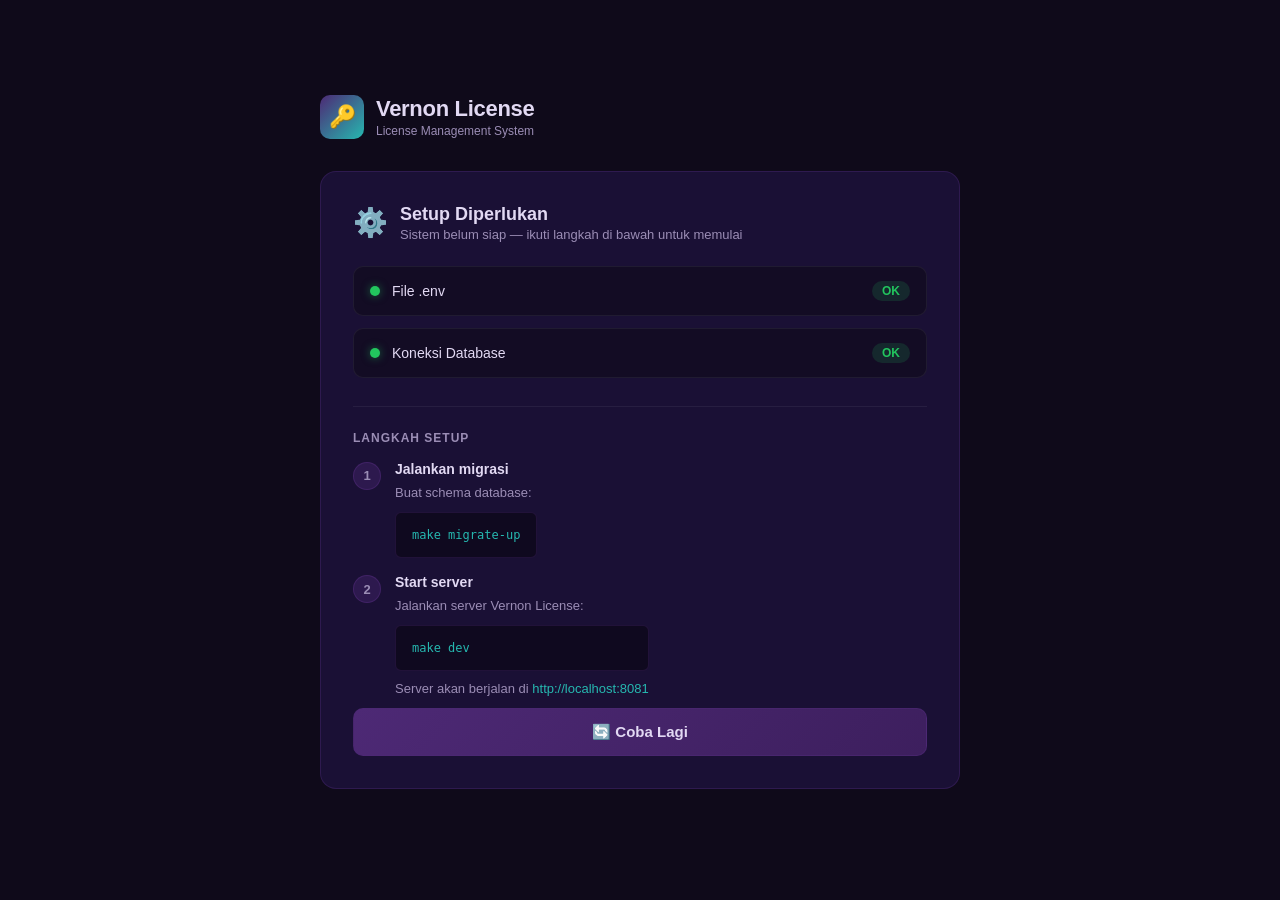
==== api-developer/web/setup.html @ a206f2ca "feat(setup): add setup page + env/db detection + superuser - cmd/api/setup_check.go: pre-startup che" ====
<!DOCTYPE html>
<html lang="id">
<head>
<meta charset="UTF-8">
<meta name="viewport" content="width=device-width, initial-scale=1.0">
<title>Vernon License — Setup</title>
<style>
  * { box-sizing: border-box; margin: 0; padding: 0; }
  body {
    background: #0F0A1A;
    color: #E2D9F3;
    font-family: -apple-system, BlinkMacSystemFont, 'Segoe UI', sans-serif;
    min-height: 100vh;
    display: flex;
    align-items: center;
    justify-content: center;
    padding: 24px;
  }
  .container {
    max-width: 640px;
    width: 100%;
  }
  .logo {
    display: flex;
    align-items: center;
    gap: 12px;
    margin-bottom: 32px;
  }
  .logo-icon {
    width: 44px;
    height: 44px;
    background: linear-gradient(135deg, #4D2975, #26B8B0);
    border-radius: 10px;
    display: flex;
    align-items: center;
    justify-content: center;
    font-size: 22px;
  }
  .logo-text {
    font-size: 22px;
    font-weight: 700;
    color: #E2D9F3;
    letter-spacing: -0.3px;
  }
  .logo-sub {
    font-size: 12px;
    color: #9B8DB5;
    margin-top: 2px;
  }
  .card {
    background: #1A1035;
    border: 1px solid rgba(77,41,117,0.4);
    border-radius: 16px;
    padding: 32px;
    margin-bottom: 16px;
  }
  .status-header {
    display: flex;
    align-items: center;
    gap: 12px;
    margin-bottom: 24px;
  }
  .status-icon {
    font-size: 28px;
  }
  .status-title {
    font-size: 18px;
    font-weight: 600;
    color: #E2D9F3;
  }
  .status-subtitle {
    font-size: 13px;
    color: #9B8DB5;
    margin-top: 2px;
  }
  .checks {
    display: flex;
    flex-direction: column;
    gap: 12px;
    margin-bottom: 28px;
  }
  .check-item {
    display: flex;
    align-items: center;
    gap: 12px;
    padding: 14px 16px;
    background: rgba(15,10,26,0.6);
    border-radius: 10px;
    border: 1px solid rgba(255,255,255,0.06);
  }
  .check-dot {
    width: 10px;
    height: 10px;
    border-radius: 50%;
    flex-shrink: 0;
  }
  .dot-ok { background: #22C55E; box-shadow: 0 0 8px rgba(34,197,94,0.5); }
  .dot-fail { background: #EF4444; box-shadow: 0 0 8px rgba(239,68,68,0.5); }
  .dot-warn { background: #F59E0B; box-shadow: 0 0 8px rgba(245,158,11,0.5); }
  .check-label {
    font-size: 14px;
    font-weight: 500;
    flex: 1;
  }
  .check-status {
    font-size: 12px;
    font-weight: 600;
    padding: 3px 10px;
    border-radius: 20px;
  }
  .status-ok { background: rgba(34,197,94,0.15); color: #22C55E; }
  .status-fail { background: rgba(239,68,68,0.15); color: #EF4444; }
  .status-warn { background: rgba(245,158,11,0.15); color: #F59E0B; }
  .steps {
    display: flex;
    flex-direction: column;
    gap: 16px;
  }
  .step {
    display: flex;
    gap: 14px;
  }
  .step-num {
    width: 28px;
    height: 28px;
    background: rgba(77,41,117,0.4);
    border: 1px solid rgba(77,41,117,0.6);
    border-radius: 50%;
    display: flex;
    align-items: center;
    justify-content: center;
    font-size: 13px;
    font-weight: 600;
    color: #9B8DB5;
    flex-shrink: 0;
    margin-top: 1px;
  }
  .step-content h4 {
    font-size: 14px;
    font-weight: 600;
    color: #E2D9F3;
    margin-bottom: 6px;
  }
  .step-content p {
    font-size: 13px;
    color: #9B8DB5;
    line-height: 1.6;
  }
  code, pre {
    background: rgba(0,0,0,0.4);
    border: 1px solid rgba(77,41,117,0.3);
    border-radius: 6px;
    font-family: 'SF Mono', 'Fira Code', monospace;
    font-size: 12px;
    color: #26B8B0;
  }
  code { padding: 2px 6px; }
  pre { padding: 12px 16px; margin-top: 8px; overflow-x: auto; line-height: 1.7; }
  .section-title {
    font-size: 12px;
    font-weight: 600;
    text-transform: uppercase;
    letter-spacing: 1px;
    color: #9B8DB5;
    margin-bottom: 16px;
  }
  .btn-retry {
    width: 100%;
    padding: 14px;
    background: linear-gradient(135deg, #4D2975, #3D1F5E);
    border: 1px solid rgba(77,41,117,0.6);
    border-radius: 10px;
    color: #E2D9F3;
    font-size: 15px;
    font-weight: 600;
    cursor: pointer;
    transition: all 0.2s;
    margin-top: 8px;
  }
  .btn-retry:hover { background: linear-gradient(135deg, #5D3985, #4D2975); transform: translateY(-1px); }
  .divider {
    height: 1px;
    background: rgba(255,255,255,0.06);
    margin: 24px 0;
  }
  .env-reason { font-size: 13px; color: #EF4444; margin-top: 6px; }
  .highlight { color: #26B8B0; }
</style>
</head>
<body>
<div class="container">
  <div class="logo">
    <div class="logo-icon">🔑</div>
    <div>
      <div class="logo-text">Vernon License</div>
      <div class="logo-sub">License Management System</div>
    </div>
  </div>

  <div class="card">
    <div class="status-header">
      <div class="status-icon">⚙️</div>
      <div>
        <div class="status-title">Setup Diperlukan</div>
        <div class="status-subtitle" id="subtitle">Sistem belum siap — ikuti langkah di bawah untuk memulai</div>
      </div>
    </div>

    <div class="checks" id="checks">
      <!-- Diisi oleh JavaScript -->
    </div>

    <div class="divider"></div>

    <div class="section-title">Langkah Setup</div>
    <div class="steps" id="steps">
      <!-- Diisi oleh JavaScript -->
    </div>

    <button class="btn-retry" onclick="location.reload()">🔄 Coba Lagi</button>
  </div>
</div>

<script>
  const issues = window.__SETUP_ISSUES__ || {};
  const missingEnv = issues.missing_env === true;
  const dbError = issues.db_error || null;
  const envReason = issues.env_reason || null;

  const checksEl = document.getElementById('checks');
  const stepsEl = document.getElementById('steps');
  const subtitleEl = document.getElementById('subtitle');

  // Render checks
  function check(label, ok, msg) {
    const color = ok ? 'ok' : 'fail';
    const statusText = ok ? 'OK' : 'GAGAL';
    return `
      <div class="check-item">
        <div class="check-dot dot-${color}"></div>
        <span class="check-label">${label}</span>
        ${msg ? `<span style="font-size:12px;color:#9B8DB5;margin-right:8px">${msg}</span>` : ''}
        <span class="check-status status-${color}">${statusText}</span>
      </div>`;
  }

  checksEl.innerHTML =
    check('File .env', !missingEnv, missingEnv ? 'tidak ditemukan' : '') +
    check('Koneksi Database', !dbError, dbError ? dbError.substring(0,50) : '');

  // Determine subtitle
  if (missingEnv && dbError) {
    subtitleEl.textContent = '.env tidak ditemukan dan koneksi database gagal';
  } else if (missingEnv) {
    subtitleEl.textContent = 'File .env tidak ditemukan — konfigurasi diperlukan';
  } else if (dbError) {
    subtitleEl.textContent = 'Koneksi database gagal — cek DATABASE_URL di .env';
  }

  // Render steps
  const steps = [];

  if (missingEnv) {
    steps.push({
      title: 'Buat file .env',
      html: `<p>Copy dari <code>.env.example</code> lalu sesuaikan:</p>
<pre>cp .env.example .env</pre>
<p style="margin-top:8px">Edit file <code>.env</code> dan isi nilai berikut:</p>
<pre>DATABASE_URL=postgres://user:password@localhost:5432/dbname?sslmode=disable
JWT_SECRET=minimum-32-chars-random-string
PORT=8081</pre>
${envReason ? `<p class="env-reason">${envReason}</p>` : ''}`
    });
  }

  if (dbError) {
    steps.push({
      title: 'Perbaiki koneksi database',
      html: `<p>Pastikan PostgreSQL berjalan dan <code>DATABASE_URL</code> benar:</p>
<pre># macOS (Homebrew)
brew services start postgresql@17

# Cek port
psql -U postgres -c "\\l"</pre>
<p style="margin-top:8px">Format <code>DATABASE_URL</code>:</p>
<pre>postgres://USERNAME:PASSWORD@HOST:PORT/DATABASE?sslmode=disable</pre>`
    });
  }

  steps.push({
    title: 'Jalankan migrasi',
    html: `<p>Buat schema database:</p>
<pre>make migrate-up</pre>`
  });

  steps.push({
    title: 'Start server',
    html: `<p>Jalankan server Vernon License:</p>
<pre>make dev</pre>
<p style="margin-top:8px">Server akan berjalan di <span class="highlight">http://localhost:8081</span></p>`
  });

  stepsEl.innerHTML = steps.map((s, i) => `
    <div class="step">
      <div class="step-num">${i+1}</div>
      <div class="step-content">
        <h4>${s.title}</h4>
        ${s.html}
      </div>
    </div>`).join('');
</script>
</body>
</html>
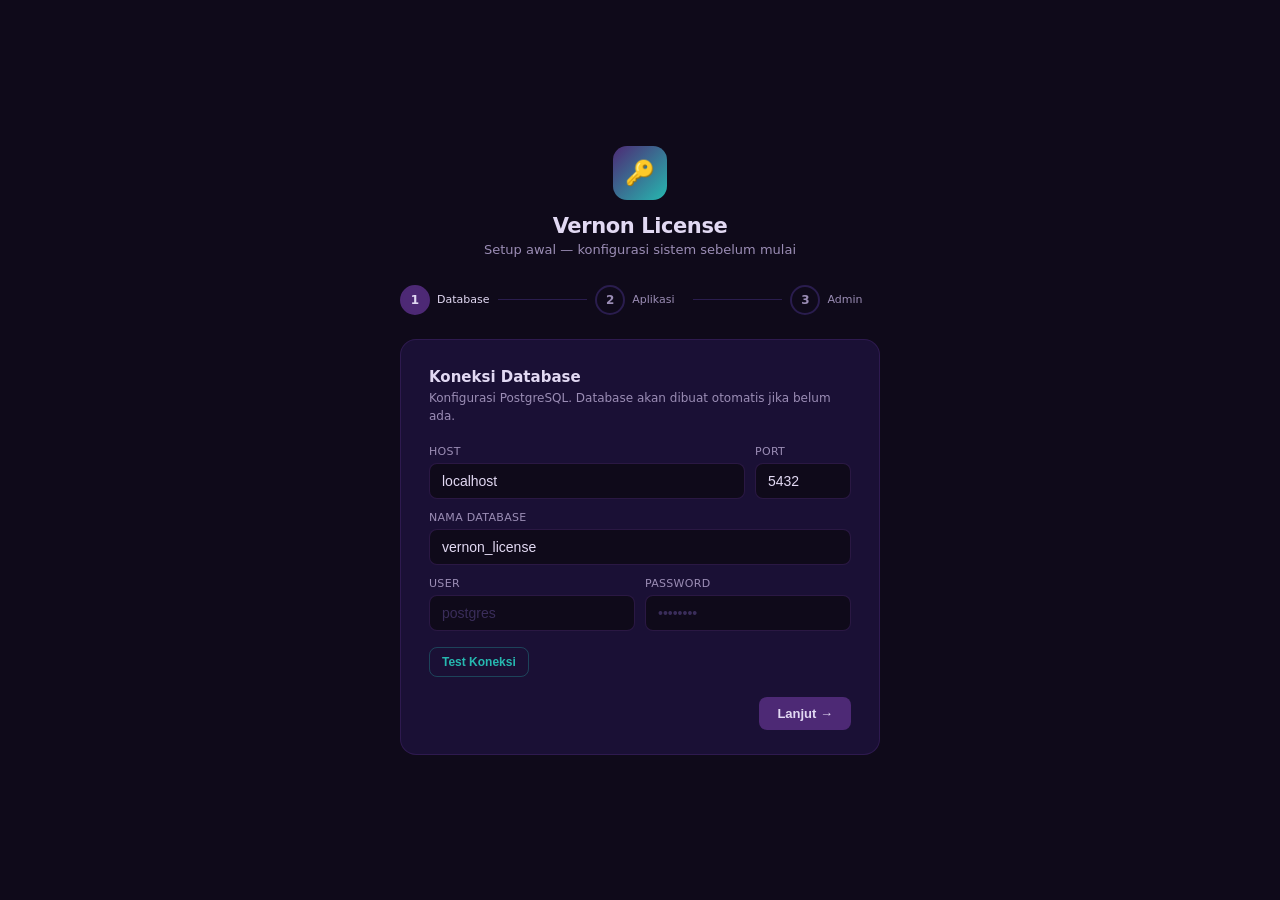
==== commit 3c93856c: "feat(setup): wizard form — create DB, migrate, superuser, write .env on submit Setup flow baru: serv" ====
--- a/api-developer/web/setup.html
+++ b/api-developer/web/setup.html
@@ -1,313 +1,425 @@
 <!DOCTYPE html>
 <html lang="id">
 <head>
-<meta charset="UTF-8">
-<meta name="viewport" content="width=device-width, initial-scale=1.0">
-<title>Vernon License — Setup</title>
-<style>
-  * { box-sizing: border-box; margin: 0; padding: 0; }
-  body {
-    background: #0F0A1A;
-    color: #E2D9F3;
-    font-family: -apple-system, BlinkMacSystemFont, 'Segoe UI', sans-serif;
-    min-height: 100vh;
-    display: flex;
-    align-items: center;
-    justify-content: center;
-    padding: 24px;
-  }
-  .container {
-    max-width: 640px;
-    width: 100%;
-  }
-  .logo {
-    display: flex;
-    align-items: center;
-    gap: 12px;
-    margin-bottom: 32px;
-  }
-  .logo-icon {
-    width: 44px;
-    height: 44px;
-    background: linear-gradient(135deg, #4D2975, #26B8B0);
-    border-radius: 10px;
-    display: flex;
-    align-items: center;
-    justify-content: center;
-    font-size: 22px;
-  }
-  .logo-text {
-    font-size: 22px;
-    font-weight: 700;
-    color: #E2D9F3;
-    letter-spacing: -0.3px;
-  }
-  .logo-sub {
-    font-size: 12px;
-    color: #9B8DB5;
-    margin-top: 2px;
-  }
-  .card {
-    background: #1A1035;
-    border: 1px solid rgba(77,41,117,0.4);
-    border-radius: 16px;
-    padding: 32px;
-    margin-bottom: 16px;
-  }
-  .status-header {
-    display: flex;
-    align-items: center;
-    gap: 12px;
-    margin-bottom: 24px;
-  }
-  .status-icon {
-    font-size: 28px;
-  }
-  .status-title {
-    font-size: 18px;
-    font-weight: 600;
-    color: #E2D9F3;
-  }
-  .status-subtitle {
-    font-size: 13px;
-    color: #9B8DB5;
-    margin-top: 2px;
-  }
-  .checks {
-    display: flex;
-    flex-direction: column;
-    gap: 12px;
-    margin-bottom: 28px;
-  }
-  .check-item {
-    display: flex;
-    align-items: center;
-    gap: 12px;
-    padding: 14px 16px;
-    background: rgba(15,10,26,0.6);
-    border-radius: 10px;
-    border: 1px solid rgba(255,255,255,0.06);
-  }
-  .check-dot {
-    width: 10px;
-    height: 10px;
-    border-radius: 50%;
-    flex-shrink: 0;
-  }
-  .dot-ok { background: #22C55E; box-shadow: 0 0 8px rgba(34,197,94,0.5); }
-  .dot-fail { background: #EF4444; box-shadow: 0 0 8px rgba(239,68,68,0.5); }
-  .dot-warn { background: #F59E0B; box-shadow: 0 0 8px rgba(245,158,11,0.5); }
-  .check-label {
-    font-size: 14px;
-    font-weight: 500;
-    flex: 1;
-  }
-  .check-status {
-    font-size: 12px;
-    font-weight: 600;
-    padding: 3px 10px;
-    border-radius: 20px;
-  }
-  .status-ok { background: rgba(34,197,94,0.15); color: #22C55E; }
-  .status-fail { background: rgba(239,68,68,0.15); color: #EF4444; }
-  .status-warn { background: rgba(245,158,11,0.15); color: #F59E0B; }
-  .steps {
-    display: flex;
-    flex-direction: column;
-    gap: 16px;
-  }
-  .step {
-    display: flex;
-    gap: 14px;
-  }
-  .step-num {
-    width: 28px;
-    height: 28px;
-    background: rgba(77,41,117,0.4);
-    border: 1px solid rgba(77,41,117,0.6);
-    border-radius: 50%;
-    display: flex;
-    align-items: center;
-    justify-content: center;
-    font-size: 13px;
-    font-weight: 600;
-    color: #9B8DB5;
-    flex-shrink: 0;
-    margin-top: 1px;
-  }
-  .step-content h4 {
-    font-size: 14px;
-    font-weight: 600;
-    color: #E2D9F3;
-    margin-bottom: 6px;
-  }
-  .step-content p {
-    font-size: 13px;
-    color: #9B8DB5;
-    line-height: 1.6;
-  }
-  code, pre {
-    background: rgba(0,0,0,0.4);
-    border: 1px solid rgba(77,41,117,0.3);
-    border-radius: 6px;
-    font-family: 'SF Mono', 'Fira Code', monospace;
-    font-size: 12px;
-    color: #26B8B0;
-  }
-  code { padding: 2px 6px; }
-  pre { padding: 12px 16px; margin-top: 8px; overflow-x: auto; line-height: 1.7; }
-  .section-title {
-    font-size: 12px;
-    font-weight: 600;
-    text-transform: uppercase;
-    letter-spacing: 1px;
-    color: #9B8DB5;
-    margin-bottom: 16px;
-  }
-  .btn-retry {
-    width: 100%;
-    padding: 14px;
-    background: linear-gradient(135deg, #4D2975, #3D1F5E);
-    border: 1px solid rgba(77,41,117,0.6);
-    border-radius: 10px;
-    color: #E2D9F3;
-    font-size: 15px;
-    font-weight: 600;
-    cursor: pointer;
-    transition: all 0.2s;
-    margin-top: 8px;
-  }
-  .btn-retry:hover { background: linear-gradient(135deg, #5D3985, #4D2975); transform: translateY(-1px); }
-  .divider {
-    height: 1px;
-    background: rgba(255,255,255,0.06);
-    margin: 24px 0;
-  }
-  .env-reason { font-size: 13px; color: #EF4444; margin-top: 6px; }
-  .highlight { color: #26B8B0; }
-</style>
+  <meta charset="UTF-8">
+  <meta name="viewport" content="width=device-width, initial-scale=1.0">
+  <title>Vernon License — Setup</title>
+  <style>
+    *, *::before, *::after { box-sizing: border-box; margin: 0; padding: 0; }
+
+    body {
+      background: #0F0A1A;
+      color: #E2D9F3;
+      font-family: 'Inter', system-ui, -apple-system, sans-serif;
+      min-height: 100vh;
+      display: flex;
+      align-items: center;
+      justify-content: center;
+      padding: 24px;
+    }
+
+    #app { width: 100%; max-width: 480px; }
+
+    /* — Header — */
+    .header { text-align: center; margin-bottom: 28px; }
+    .logo {
+      width: 54px; height: 54px;
+      background: linear-gradient(135deg, #4D2975, #26B8B0);
+      border-radius: 14px;
+      display: flex; align-items: center; justify-content: center;
+      font-size: 24px;
+      margin: 0 auto 14px;
+    }
+    .header h1 { font-size: 21px; font-weight: 700; color: #E2D9F3; letter-spacing: -0.4px; }
+    .header p { font-size: 13px; color: #9B8DB5; margin-top: 4px; }
+
+    /* — Step indicator — */
+    .steps { display: flex; align-items: center; margin-bottom: 24px; }
+    .step-item { display: flex; align-items: center; flex: 1; }
+    .step-circle {
+      width: 30px; height: 30px; border-radius: 50%;
+      display: flex; align-items: center; justify-content: center;
+      font-size: 12px; font-weight: 600;
+      border: 2px solid #2A1D4E; color: #9B8DB5; background: #0F0A1A;
+      flex-shrink: 0; transition: all 0.2s;
+    }
+    .step-circle.active { border-color: #4D2975; color: #E2D9F3; background: #4D2975; }
+    .step-circle.done   { border-color: #22C55E; color: #22C55E; background: rgba(34,197,94,0.1); }
+    .step-label { font-size: 11px; color: #9B8DB5; margin-left: 7px; white-space: nowrap; }
+    .step-label.active { color: #E2D9F3; }
+    .step-line { flex: 1; height: 1px; background: #2A1D4E; margin: 0 8px; }
+
+    /* — Card — */
+    .card {
+      background: #1A1035;
+      border: 1px solid rgba(77,41,117,0.4);
+      border-radius: 16px;
+      padding: 28px 28px 24px;
+    }
+
+    /* — Panels — */
+    .step-panel { display: none; }
+    .step-panel.active { display: block; }
+
+    .step-title { font-size: 15px; font-weight: 600; color: #E2D9F3; margin-bottom: 3px; }
+    .step-desc  { font-size: 12px; color: #9B8DB5; margin-bottom: 20px; line-height: 1.5; }
+
+    /* — Fields — */
+    .field { margin-bottom: 12px; }
+    .field label {
+      display: block; font-size: 11px; font-weight: 500;
+      color: #9B8DB5; margin-bottom: 5px; text-transform: uppercase; letter-spacing: 0.3px;
+    }
+    .field input {
+      width: 100%; padding: 9px 12px;
+      background: #0F0A1A;
+      border: 1px solid rgba(77,41,117,0.45);
+      border-radius: 8px;
+      color: #E2D9F3; font-size: 14px;
+      outline: none; transition: border-color 0.15s;
+    }
+    .field input:focus { border-color: #4D2975; }
+    .field input::placeholder { color: #3A2D5A; }
+
+    .row { display: flex; gap: 10px; }
+    .row .field { flex: 1; }
+    .row .field.narrow { max-width: 96px; }
+
+    /* — Buttons — */
+    .btn {
+      display: inline-flex; align-items: center; justify-content: center; gap: 6px;
+      padding: 9px 18px; border-radius: 8px; border: none; cursor: pointer;
+      font-size: 13px; font-weight: 600; transition: all 0.15s;
+    }
+    .btn-primary { background: #4D2975; color: #E2D9F3; }
+    .btn-primary:hover:not(:disabled) { background: #5C3385; }
+    .btn-primary:disabled { opacity: 0.5; cursor: not-allowed; }
+    .btn-ghost { background: transparent; color: #9B8DB5; border: 1px solid rgba(77,41,117,0.35); }
+    .btn-ghost:hover { background: rgba(77,41,117,0.12); color: #C4B5E0; }
+    .btn-ghost:disabled { opacity: 0.5; cursor: not-allowed; }
+    .btn-teal  { background: transparent; color: #26B8B0; border: 1px solid rgba(38,184,176,0.3); font-size: 12px; padding: 7px 12px; }
+    .btn-teal:hover { background: rgba(38,184,176,0.08); }
+
+    .actions { display: flex; gap: 8px; margin-top: 20px; align-items: center; }
+    .spacer { flex: 1; }
+
+    /* — Input + button — */
+    .input-group { display: flex; gap: 8px; }
+    .input-group input { flex: 1; }
+
+    /* — Test status — */
+    .test-row { display: flex; align-items: center; gap: 10px; margin: 4px 0 14px; }
+    .test-badge {
+      font-size: 11px; padding: 3px 10px;
+      border-radius: 20px; display: none;
+    }
+    .test-badge.ok  { background: rgba(34,197,94,0.1);  color: #22C55E; border: 1px solid rgba(34,197,94,0.25);  display: inline-block; }
+    .test-badge.err { background: rgba(239,68,68,0.08); color: #EF4444; border: 1px solid rgba(239,68,68,0.25); display: inline-block; }
+
+    /* — Error — */
+    .err-box {
+      background: rgba(239,68,68,0.07);
+      border: 1px solid rgba(239,68,68,0.25);
+      border-radius: 8px; padding: 9px 13px;
+      font-size: 12px; color: #EF4444;
+      margin-bottom: 14px; display: none;
+    }
+    .err-box.show { display: block; }
+
+    /* — Log — */
+    .log {
+      background: #0A0618; border-radius: 8px; padding: 12px;
+      margin: 14px 0;
+      font-size: 12px; font-family: 'SF Mono', 'Fira Code', monospace;
+      color: #9B8DB5; min-height: 72px;
+      border: 1px solid rgba(77,41,117,0.2);
+      display: none;
+    }
+    .log.show { display: block; }
+    .log-line { margin-bottom: 3px; }
+    .log-line.ok   { color: #22C55E; }
+    .log-line.err  { color: #EF4444; }
+    .log-line.info { color: #26B8B0; }
+
+    /* — Success — */
+    #success { display: none; text-align: center; padding: 8px 0; }
+    #success.show { display: block; }
+    .check-circle {
+      width: 60px; height: 60px;
+      background: rgba(34,197,94,0.1);
+      border: 2px solid rgba(34,197,94,0.35);
+      border-radius: 50%;
+      display: flex; align-items: center; justify-content: center;
+      font-size: 26px; margin: 0 auto 18px;
+    }
+    #success h2 { font-size: 17px; font-weight: 700; color: #22C55E; margin-bottom: 7px; }
+    #success p  { font-size: 12px; color: #9B8DB5; line-height: 1.6; }
+    .redirect-box {
+      margin-top: 18px; padding: 11px 14px;
+      background: rgba(77,41,117,0.12);
+      border: 1px solid rgba(77,41,117,0.3);
+      border-radius: 8px; font-size: 12px; color: #9B8DB5;
+    }
+    .redirect-box strong { color: #E2D9F3; }
+
+    /* — Spinner — */
+    .spinner {
+      width: 14px; height: 14px;
+      border: 2px solid rgba(226,217,243,0.2);
+      border-top-color: #E2D9F3;
+      border-radius: 50%;
+      animation: spin 0.7s linear infinite;
+      display: inline-block; vertical-align: middle;
+    }
+    @keyframes spin { to { transform: rotate(360deg); } }
+  </style>
 </head>
 <body>
-<div class="container">
-  <div class="logo">
-    <div class="logo-icon">🔑</div>
-    <div>
-      <div class="logo-text">Vernon License</div>
-      <div class="logo-sub">License Management System</div>
-    </div>
+<div id="app">
+
+  <!-- Header -->
+  <div class="header">
+    <div class="logo">🔑</div>
+    <h1>Vernon License</h1>
+    <p>Setup awal — konfigurasi sistem sebelum mulai</p>
   </div>
 
+  <!-- Steps -->
+  <div class="steps" id="steps">
+    <div class="step-item">
+      <div class="step-circle active" id="sc1">1</div>
+      <span class="step-label active" id="sl1">Database</span>
+    </div>
+    <div class="step-line"></div>
+    <div class="step-item">
+      <div class="step-circle" id="sc2">2</div>
+      <span class="step-label" id="sl2">Aplikasi</span>
+    </div>
+    <div class="step-line"></div>
+    <div class="step-item">
+      <div class="step-circle" id="sc3">3</div>
+      <span class="step-label" id="sl3">Admin</span>
+    </div>
+  </div>
+
+  <!-- Card -->
   <div class="card">
-    <div class="status-header">
-      <div class="status-icon">⚙️</div>
-      <div>
-        <div class="status-title">Setup Diperlukan</div>
-        <div class="status-subtitle" id="subtitle">Sistem belum siap — ikuti langkah di bawah untuk memulai</div>
-      </div>
-    </div>
-
-    <div class="checks" id="checks">
-      <!-- Diisi oleh JavaScript -->
-    </div>
-
-    <div class="divider"></div>
-
-    <div class="section-title">Langkah Setup</div>
-    <div class="steps" id="steps">
-      <!-- Diisi oleh JavaScript -->
-    </div>
-
-    <button class="btn-retry" onclick="location.reload()">🔄 Coba Lagi</button>
+    <div class="err-box" id="err"></div>
+
+    <!-- Step 1: Database -->
+    <div class="step-panel active" id="p1">
+      <div class="step-title">Koneksi Database</div>
+      <div class="step-desc">Konfigurasi PostgreSQL. Database akan dibuat otomatis jika belum ada.</div>
+
+      <div class="row">
+        <div class="field"><label>Host</label><input id="db_host" value="localhost" placeholder="localhost"></div>
+        <div class="field narrow"><label>Port</label><input id="db_port" value="5432" placeholder="5432"></div>
+      </div>
+      <div class="field"><label>Nama Database</label><input id="db_name" value="vernon_license" placeholder="vernon_license"></div>
+      <div class="row">
+        <div class="field"><label>User</label><input id="db_user" placeholder="postgres"></div>
+        <div class="field"><label>Password</label><input id="db_pass" type="password" placeholder="••••••••"></div>
+      </div>
+
+      <div class="test-row">
+        <button class="btn btn-teal" id="btn-test" onclick="testDB()">Test Koneksi</button>
+        <span class="test-badge" id="test-badge"></span>
+      </div>
+
+      <div class="actions">
+        <div class="spacer"></div>
+        <button class="btn btn-primary" onclick="next(2)">Lanjut →</button>
+      </div>
+    </div>
+
+    <!-- Step 2: App config -->
+    <div class="step-panel" id="p2">
+      <div class="step-title">Konfigurasi Aplikasi</div>
+      <div class="step-desc">Port server dan JWT secret untuk autentikasi internal.</div>
+
+      <div class="field"><label>Port Server</label><input id="app_port" value="8081" placeholder="8081"></div>
+      <div class="field">
+        <label>JWT Secret <span style="color:#3A2D5A;font-weight:400;text-transform:none">(min. 32 karakter)</span></label>
+        <div class="input-group">
+          <input id="jwt_secret" placeholder="Klik Generate atau isi manual">
+          <button class="btn btn-teal" onclick="genSecret()">Generate</button>
+        </div>
+      </div>
+
+      <div class="actions">
+        <button class="btn btn-ghost" onclick="next(1)">← Kembali</button>
+        <div class="spacer"></div>
+        <button class="btn btn-primary" onclick="next(3)">Lanjut →</button>
+      </div>
+    </div>
+
+    <!-- Step 3: Admin -->
+    <div class="step-panel" id="p3">
+      <div class="step-title">Akun Administrator</div>
+      <div class="step-desc">Akun superuser pertama untuk masuk ke Vernon License.</div>
+
+      <div class="field"><label>Nama Lengkap</label><input id="a_name" placeholder="Admin Vernon"></div>
+      <div class="field"><label>Email</label><input id="a_email" type="email" placeholder="admin@company.com"></div>
+      <div class="row">
+        <div class="field"><label>Password</label><input id="a_pw" type="password" placeholder="••••••••"></div>
+        <div class="field"><label>Konfirmasi</label><input id="a_pw2" type="password" placeholder="••••••••"></div>
+      </div>
+
+      <div class="log" id="log"></div>
+
+      <div class="actions">
+        <button class="btn btn-ghost" id="btn-back" onclick="next(2)">← Kembali</button>
+        <div class="spacer"></div>
+        <button class="btn btn-primary" id="btn-go" onclick="run()">🚀 Selesaikan Setup</button>
+      </div>
+    </div>
+
+    <!-- Success -->
+    <div id="success">
+      <div class="check-circle">✓</div>
+      <h2>Setup Berhasil!</h2>
+      <p>Database dibuat, migrasi dijalankan,<br>dan akun admin sudah siap.</p>
+      <div class="redirect-box">
+        Server sedang restart — mengalihkan ke login dalam <strong><span id="cnt">5</span></strong> detik.
+      </div>
+    </div>
   </div>
 </div>
 
 <script>
-  const issues = window.__SETUP_ISSUES__ || {};
-  const missingEnv = issues.missing_env === true;
-  const dbError = issues.db_error || null;
-  const envReason = issues.env_reason || null;
-
-  const checksEl = document.getElementById('checks');
-  const stepsEl = document.getElementById('steps');
-  const subtitleEl = document.getElementById('subtitle');
-
-  // Render checks
-  function check(label, ok, msg) {
-    const color = ok ? 'ok' : 'fail';
-    const statusText = ok ? 'OK' : 'GAGAL';
-    return `
-      <div class="check-item">
-        <div class="check-dot dot-${color}"></div>
-        <span class="check-label">${label}</span>
-        ${msg ? `<span style="font-size:12px;color:#9B8DB5;margin-right:8px">${msg}</span>` : ''}
-        <span class="check-status status-${color}">${statusText}</span>
-      </div>`;
+  let cur = 1;
+
+  function next(to) {
+    hideErr();
+    if (to > cur) {
+      const e = validate(cur);
+      if (e) { showErr(e); return; }
+    }
+    for (let i = 1; i <= 3; i++) {
+      const c = document.getElementById('sc' + i);
+      const l = document.getElementById('sl' + i);
+      c.className = 'step-circle' + (i < to ? ' done' : i === to ? ' active' : '');
+      c.textContent = i < to ? '✓' : String(i);
+      l.className = 'step-label' + (i === to ? ' active' : '');
+    }
+    document.querySelectorAll('.step-panel').forEach(p => p.classList.remove('active'));
+    document.getElementById('p' + to).classList.add('active');
+    cur = to;
   }
 
-  checksEl.innerHTML =
-    check('File .env', !missingEnv, missingEnv ? 'tidak ditemukan' : '') +
-    check('Koneksi Database', !dbError, dbError ? dbError.substring(0,50) : '');
-
-  // Determine subtitle
-  if (missingEnv && dbError) {
-    subtitleEl.textContent = '.env tidak ditemukan dan koneksi database gagal';
-  } else if (missingEnv) {
-    subtitleEl.textContent = 'File .env tidak ditemukan — konfigurasi diperlukan';
-  } else if (dbError) {
-    subtitleEl.textContent = 'Koneksi database gagal — cek DATABASE_URL di .env';
+  function validate(step) {
+    if (step === 1) {
+      if (!g('db_host') || !g('db_port') || !g('db_name') || !g('db_user'))
+        return 'Host, port, nama database, dan user wajib diisi.';
+    }
+    if (step === 2) {
+      if (!g('app_port')) return 'Port server wajib diisi.';
+      if (g('jwt_secret').length < 32) return 'JWT secret minimal 32 karakter.';
+    }
+    if (step === 3) {
+      if (!g('a_name') || !g('a_email') || !g('a_pw')) return 'Semua field wajib diisi.';
+      if (g('a_pw').length < 8) return 'Password minimal 8 karakter.';
+      if (g('a_pw') !== g('a_pw2')) return 'Konfirmasi password tidak cocok.';
+    }
+    return null;
   }
 
-  // Render steps
-  const steps = [];
-
-  if (missingEnv) {
-    steps.push({
-      title: 'Buat file .env',
-      html: `<p>Copy dari <code>.env.example</code> lalu sesuaikan:</p>
-<pre>cp .env.example .env</pre>
-<p style="margin-top:8px">Edit file <code>.env</code> dan isi nilai berikut:</p>
-<pre>DATABASE_URL=postgres://user:password@localhost:5432/dbname?sslmode=disable
-JWT_SECRET=minimum-32-chars-random-string
-PORT=8081</pre>
-${envReason ? `<p class="env-reason">${envReason}</p>` : ''}`
-    });
+  async function testDB() {
+    const btn = document.getElementById('btn-test');
+    const badge = document.getElementById('test-badge');
+    btn.disabled = true;
+    btn.innerHTML = '<span class="spinner"></span>';
+    badge.className = 'test-badge';
+    try {
+      const r = await fetch('/setup/test-db', {
+        method: 'POST',
+        headers: {'Content-Type':'application/json'},
+        body: JSON.stringify({ db_host: g('db_host'), db_port: g('db_port'), db_name: g('db_name'), db_user: g('db_user'), db_password: g('db_pass') })
+      });
+      const d = await r.json();
+      badge.textContent = d.status === 'ok' ? '✓ ' + d.message : '✗ ' + d.message;
+      badge.className = 'test-badge ' + (d.status === 'ok' ? 'ok' : 'err');
+    } catch(e) {
+      badge.textContent = '✗ Tidak bisa menghubungi server';
+      badge.className = 'test-badge err';
+    }
+    btn.disabled = false;
+    btn.textContent = 'Test Koneksi';
   }
 
-  if (dbError) {
-    steps.push({
-      title: 'Perbaiki koneksi database',
-      html: `<p>Pastikan PostgreSQL berjalan dan <code>DATABASE_URL</code> benar:</p>
-<pre># macOS (Homebrew)
-brew services start postgresql@17
-
-# Cek port
-psql -U postgres -c "\\l"</pre>
-<p style="margin-top:8px">Format <code>DATABASE_URL</code>:</p>
-<pre>postgres://USERNAME:PASSWORD@HOST:PORT/DATABASE?sslmode=disable</pre>`
-    });
+  function genSecret() {
+    const b = new Uint8Array(32);
+    crypto.getRandomValues(b);
+    document.getElementById('jwt_secret').value = Array.from(b).map(x => x.toString(16).padStart(2,'0')).join('');
   }
 
-  steps.push({
-    title: 'Jalankan migrasi',
-    html: `<p>Buat schema database:</p>
-<pre>make migrate-up</pre>`
-  });
-
-  steps.push({
-    title: 'Start server',
-    html: `<p>Jalankan server Vernon License:</p>
-<pre>make dev</pre>
-<p style="margin-top:8px">Server akan berjalan di <span class="highlight">http://localhost:8081</span></p>`
-  });
-
-  stepsEl.innerHTML = steps.map((s, i) => `
-    <div class="step">
-      <div class="step-num">${i+1}</div>
-      <div class="step-content">
-        <h4>${s.title}</h4>
-        ${s.html}
-      </div>
-    </div>`).join('');
+  async function run() {
+    const e = validate(3);
+    if (e) { showErr(e); return; }
+
+    const btn  = document.getElementById('btn-go');
+    const back = document.getElementById('btn-back');
+    const log  = document.getElementById('log');
+    btn.disabled = back.disabled = true;
+    btn.innerHTML = '<span class="spinner"></span> Memproses...';
+    hideErr();
+    log.className = 'log show';
+    log.innerHTML = '';
+
+    addLog('info', '→ Menghubungi server...');
+    try {
+      const r = await fetch('/setup/apply', {
+        method: 'POST',
+        headers: {'Content-Type':'application/json'},
+        body: JSON.stringify({
+          db_host: g('db_host'), db_port: g('db_port'),
+          db_name: g('db_name'), db_user: g('db_user'), db_password: g('db_pass'),
+          app_port: g('app_port'), jwt_secret: g('jwt_secret'),
+          admin_name: g('a_name'), admin_email: g('a_email'), admin_password: g('a_pw')
+        })
+      });
+      const d = await r.json();
+      if (d.status !== 'ok') {
+        addLog('err', '✗ ' + (d.error || 'Gagal'));
+        showErr(d.error || 'Setup gagal');
+        btn.disabled = back.disabled = false;
+        btn.textContent = '🚀 Selesaikan Setup';
+        return;
+      }
+      addLog('ok', '✓ Database dibuat / tersambung');
+      addLog('ok', '✓ Migrasi dijalankan');
+      addLog('ok', '✓ Superuser dibuat');
+      addLog('ok', '✓ File .env ditulis');
+      addLog('info', '→ Server sedang restart...');
+
+      setTimeout(() => {
+        document.getElementById('steps').style.display = 'none';
+        document.querySelectorAll('.step-panel, #err').forEach(el => el.style.display = 'none');
+        document.getElementById('success').className = 'show';
+        const port = d.port || '8081';
+        let n = 5;
+        const t = setInterval(() => {
+          n--;
+          document.getElementById('cnt').textContent = n;
+          if (n <= 0) { clearInterval(t); location.href = 'http://localhost:' + port + '/login'; }
+        }, 1000);
+      }, 700);
+
+    } catch(ex) {
+      addLog('err', '✗ ' + ex.message);
+      showErr('Error: ' + ex.message);
+      btn.disabled = back.disabled = false;
+      btn.textContent = '🚀 Selesaikan Setup';
+    }
+  }
+
+  function g(id)       { return document.getElementById(id).value.trim(); }
+  function showErr(m)  { const el = document.getElementById('err'); el.textContent = m; el.className = 'err-box show'; }
+  function hideErr()   { document.getElementById('err').className = 'err-box'; }
+  function addLog(t,m) { const d=document.createElement('div'); d.className='log-line '+t; d.textContent=m; document.getElementById('log').appendChild(d); }
+
+  // Auto-generate JWT secret on load
+  genSecret();
 </script>
 </body>
 </html>
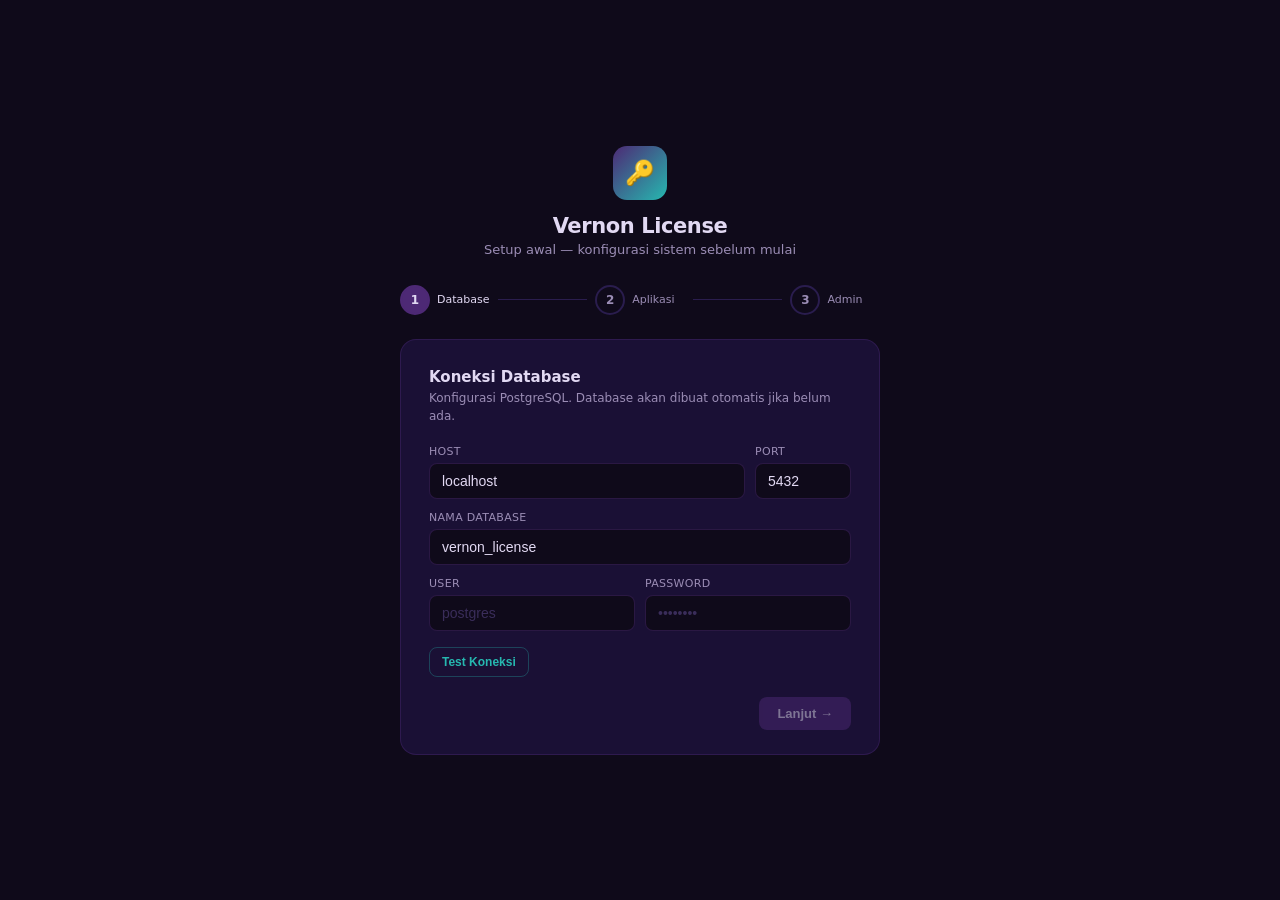
==== commit 45fa7c30: "fix(setup): disable Lanjut in phase 1 until Test Koneksi passes - Button disabled by default, enable" ====
--- a/api-developer/web/setup.html
+++ b/api-developer/web/setup.html
@@ -162,6 +162,27 @@
     }
     .redirect-box strong { color: #E2D9F3; }
 
+    /* — Password strength — */
+    .strength-bar {
+      height: 4px; border-radius: 2px;
+      background: rgba(77,41,117,0.2);
+      margin-top: 6px; overflow: hidden;
+    }
+    #strength-fill {
+      height: 100%; border-radius: 2px;
+      width: 0; transition: width 0.2s, background 0.2s;
+    }
+    .strength-hints {
+      font-size: 11px; color: #9B8DB5;
+      margin-top: 5px; line-height: 1.6;
+      min-height: 16px;
+    }
+    .hint-ok  { color: #22C55E; }
+    .hint-bad { color: #EF4444; }
+    .match-hint { font-size: 11px; margin-top: 5px; min-height: 16px; }
+    .match-hint.ok  { color: #22C55E; }
+    .match-hint.bad { color: #EF4444; }
+
     /* — Spinner — */
     .spinner {
       width: 14px; height: 14px;
@@ -228,7 +249,7 @@
 
       <div class="actions">
         <div class="spacer"></div>
-        <button class="btn btn-primary" onclick="next(2)">Lanjut →</button>
+        <button class="btn btn-primary" id="btn-next1" onclick="next(2)" disabled>Lanjut →</button>
       </div>
     </div>
 
@@ -260,9 +281,22 @@
 
       <div class="field"><label>Nama Lengkap</label><input id="a_name" placeholder="Admin Vernon"></div>
       <div class="field"><label>Email</label><input id="a_email" type="email" placeholder="admin@company.com"></div>
-      <div class="row">
-        <div class="field"><label>Password</label><input id="a_pw" type="password" placeholder="••••••••"></div>
-        <div class="field"><label>Konfirmasi</label><input id="a_pw2" type="password" placeholder="••••••••"></div>
+      <div class="field">
+        <label>Password</label>
+        <div class="input-group">
+          <input id="a_pw" type="password" placeholder="Min. 12 karakter" oninput="checkStrength(this.value)">
+          <button type="button" class="btn btn-teal" onclick="togglePw('a_pw',this)" tabindex="-1">👁</button>
+        </div>
+        <div class="strength-bar" id="strength-bar"><div id="strength-fill"></div></div>
+        <div class="strength-hints" id="strength-hints"></div>
+      </div>
+      <div class="field">
+        <label>Konfirmasi Password</label>
+        <div class="input-group">
+          <input id="a_pw2" type="password" placeholder="Ulangi password" oninput="checkMatch()">
+          <button type="button" class="btn btn-teal" onclick="togglePw('a_pw2',this)" tabindex="-1">👁</button>
+        </div>
+        <div class="match-hint" id="match-hint"></div>
       </div>
 
       <div class="log" id="log"></div>
@@ -288,6 +322,18 @@
 
 <script>
   let cur = 1;
+  let dbTestPassed = false;
+
+  // Reset test state when any DB field changes
+  ['db_host','db_port','db_name','db_user','db_pass'].forEach(id => {
+    document.getElementById(id).addEventListener('input', () => {
+      dbTestPassed = false;
+      document.getElementById('btn-next1').disabled = true;
+      const badge = document.getElementById('test-badge');
+      badge.className = 'test-badge';
+      badge.textContent = '';
+    });
+  });
 
   function next(to) {
     hideErr();
@@ -311,6 +357,8 @@
     if (step === 1) {
       if (!g('db_host') || !g('db_port') || !g('db_name') || !g('db_user'))
         return 'Host, port, nama database, dan user wajib diisi.';
+      if (!dbTestPassed)
+        return 'Test koneksi database harus berhasil sebelum lanjut.';
     }
     if (step === 2) {
       if (!g('app_port')) return 'Port server wajib diisi.';
@@ -318,10 +366,58 @@
     }
     if (step === 3) {
       if (!g('a_name') || !g('a_email') || !g('a_pw')) return 'Semua field wajib diisi.';
-      if (g('a_pw').length < 8) return 'Password minimal 8 karakter.';
+      const pwErr = passwordRules(g('a_pw'));
+      if (pwErr) return pwErr;
       if (g('a_pw') !== g('a_pw2')) return 'Konfirmasi password tidak cocok.';
     }
     return null;
+  }
+
+  // ── Password security ────────────────────────────
+  function passwordRules(pw) {
+    if (pw.length < 12)          return 'Password minimal 12 karakter.';
+    if (!/[A-Z]/.test(pw))       return 'Password harus ada huruf kapital.';
+    if (!/[a-z]/.test(pw))       return 'Password harus ada huruf kecil.';
+    if (!/[0-9]/.test(pw))       return 'Password harus ada angka.';
+    if (!/[^A-Za-z0-9]/.test(pw)) return 'Password harus ada karakter spesial (!@#$%...).';
+    return null;
+  }
+
+  function checkStrength(pw) {
+    const rules = [
+      { re: /.{12,}/,       label: '12+ karakter' },
+      { re: /[A-Z]/,        label: 'Huruf kapital (A-Z)' },
+      { re: /[a-z]/,        label: 'Huruf kecil (a-z)' },
+      { re: /[0-9]/,        label: 'Angka (0-9)' },
+      { re: /[^A-Za-z0-9]/, label: 'Karakter spesial (!@#$...)' },
+    ];
+    const passed = rules.filter(r => r.re.test(pw)).length;
+    const fill = document.getElementById('strength-fill');
+    const colors = ['#EF4444','#EF4444','#E9A800','#E9A800','#22C55E'];
+    fill.style.width  = (passed / rules.length * 100) + '%';
+    fill.style.background = pw.length === 0 ? 'transparent' : colors[passed - 1] || '#EF4444';
+
+    const hints = document.getElementById('strength-hints');
+    hints.innerHTML = rules.map(r =>
+      `<span class="${r.re.test(pw) ? 'hint-ok' : 'hint-bad'}">${r.re.test(pw) ? '✓' : '✗'} ${r.label}</span>`
+    ).join('  ');
+
+    checkMatch();
+  }
+
+  function checkMatch() {
+    const el = document.getElementById('match-hint');
+    const pw = g('a_pw'), pw2 = g('a_pw2');
+    if (!pw2) { el.textContent = ''; el.className = 'match-hint'; return; }
+    el.textContent = pw === pw2 ? '✓ Password cocok' : '✗ Password tidak cocok';
+    el.className = 'match-hint ' + (pw === pw2 ? 'ok' : 'bad');
+  }
+
+  function togglePw(id, btn) {
+    const input = document.getElementById(id);
+    const show = input.type === 'password';
+    input.type = show ? 'text' : 'password';
+    btn.textContent = show ? '🙈' : '👁';
   }
 
   async function testDB() {
@@ -337,8 +433,10 @@
         body: JSON.stringify({ db_host: g('db_host'), db_port: g('db_port'), db_name: g('db_name'), db_user: g('db_user'), db_password: g('db_pass') })
       });
       const d = await r.json();
-      badge.textContent = d.status === 'ok' ? '✓ ' + d.message : '✗ ' + d.message;
-      badge.className = 'test-badge ' + (d.status === 'ok' ? 'ok' : 'err');
+      dbTestPassed = d.status === 'ok';
+      badge.textContent = dbTestPassed ? '✓ ' + d.message : '✗ ' + d.message;
+      badge.className = 'test-badge ' + (dbTestPassed ? 'ok' : 'err');
+      document.getElementById('btn-next1').disabled = !dbTestPassed;
     } catch(e) {
       badge.textContent = '✗ Tidak bisa menghubungi server';
       badge.className = 'test-badge err';
@@ -388,7 +486,7 @@
       }
       addLog('ok', '✓ Database dibuat / tersambung');
       addLog('ok', '✓ Migrasi dijalankan');
-      addLog('ok', '✓ Superuser dibuat');
+      addLog(d.user_note && d.user_note.startsWith('⚠') ? 'info' : 'ok', d.user_note || '✓ Superuser dibuat');
       addLog('ok', '✓ File .env ditulis');
       addLog('info', '→ Server sedang restart...');
 
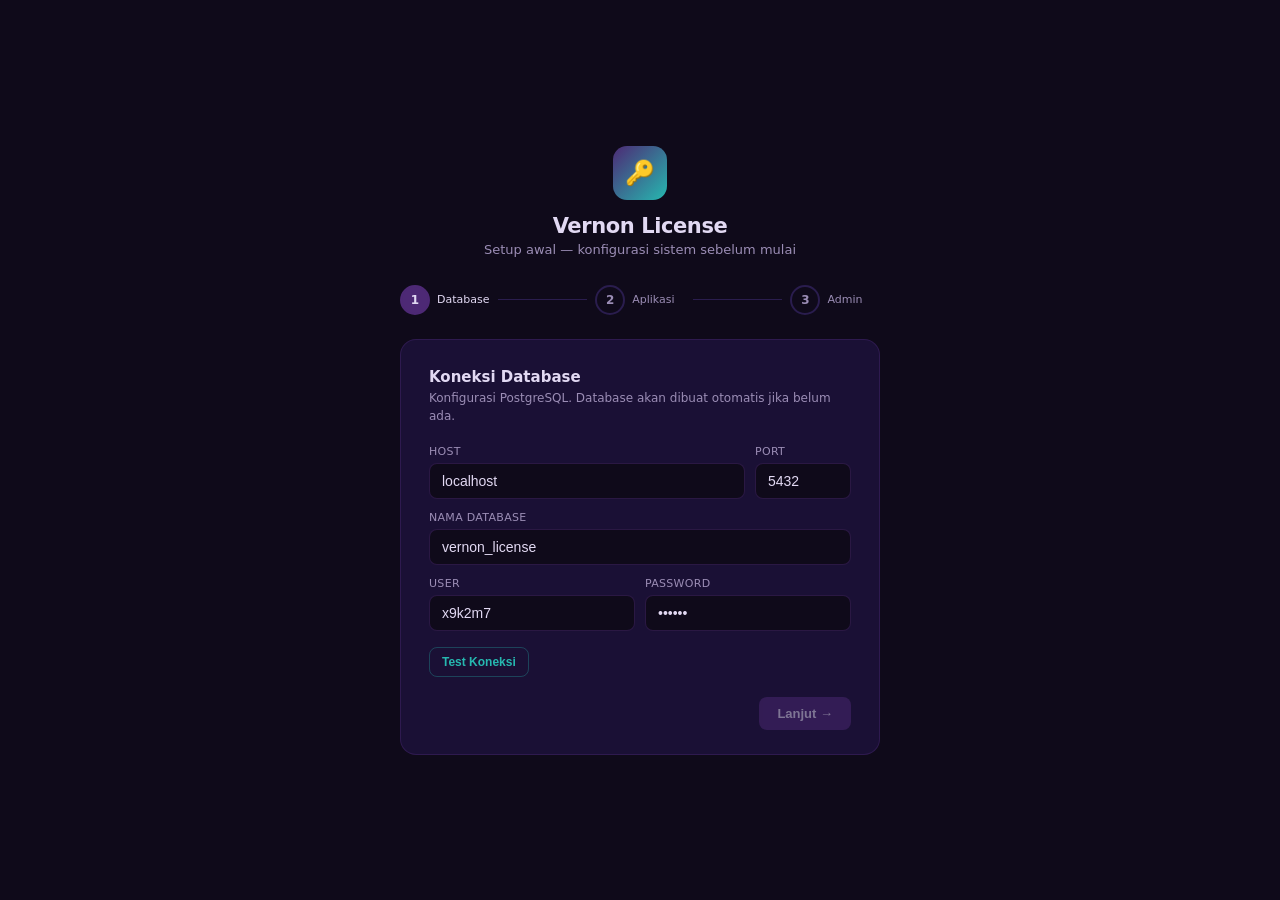
==== commit 74e109a8: "fix(setup): require user+password for DB test, use random defaults - Default user/password fields pr" ====
--- a/api-developer/web/setup.html
+++ b/api-developer/web/setup.html
@@ -238,8 +238,8 @@
       </div>
       <div class="field"><label>Nama Database</label><input id="db_name" value="vernon_license" placeholder="vernon_license"></div>
       <div class="row">
-        <div class="field"><label>User</label><input id="db_user" placeholder="postgres"></div>
-        <div class="field"><label>Password</label><input id="db_pass" type="password" placeholder="••••••••"></div>
+        <div class="field"><label>User</label><input id="db_user" placeholder="postgres" value="x9k2m7"></div>
+        <div class="field"><label>Password</label><input id="db_pass" type="password" placeholder="••••••••" value="q3w8f1"></div>
       </div>
 
       <div class="test-row">
@@ -423,6 +423,11 @@
   async function testDB() {
     const btn = document.getElementById('btn-test');
     const badge = document.getElementById('test-badge');
+    if (!g('db_host') || !g('db_port') || !g('db_name') || !g('db_user') || !g('db_pass')) {
+      badge.textContent = '✗ Host, port, database, user, dan password wajib diisi.';
+      badge.className = 'test-badge err';
+      return;
+    }
     btn.disabled = true;
     btn.innerHTML = '<span class="spinner"></span>';
     badge.className = 'test-badge';
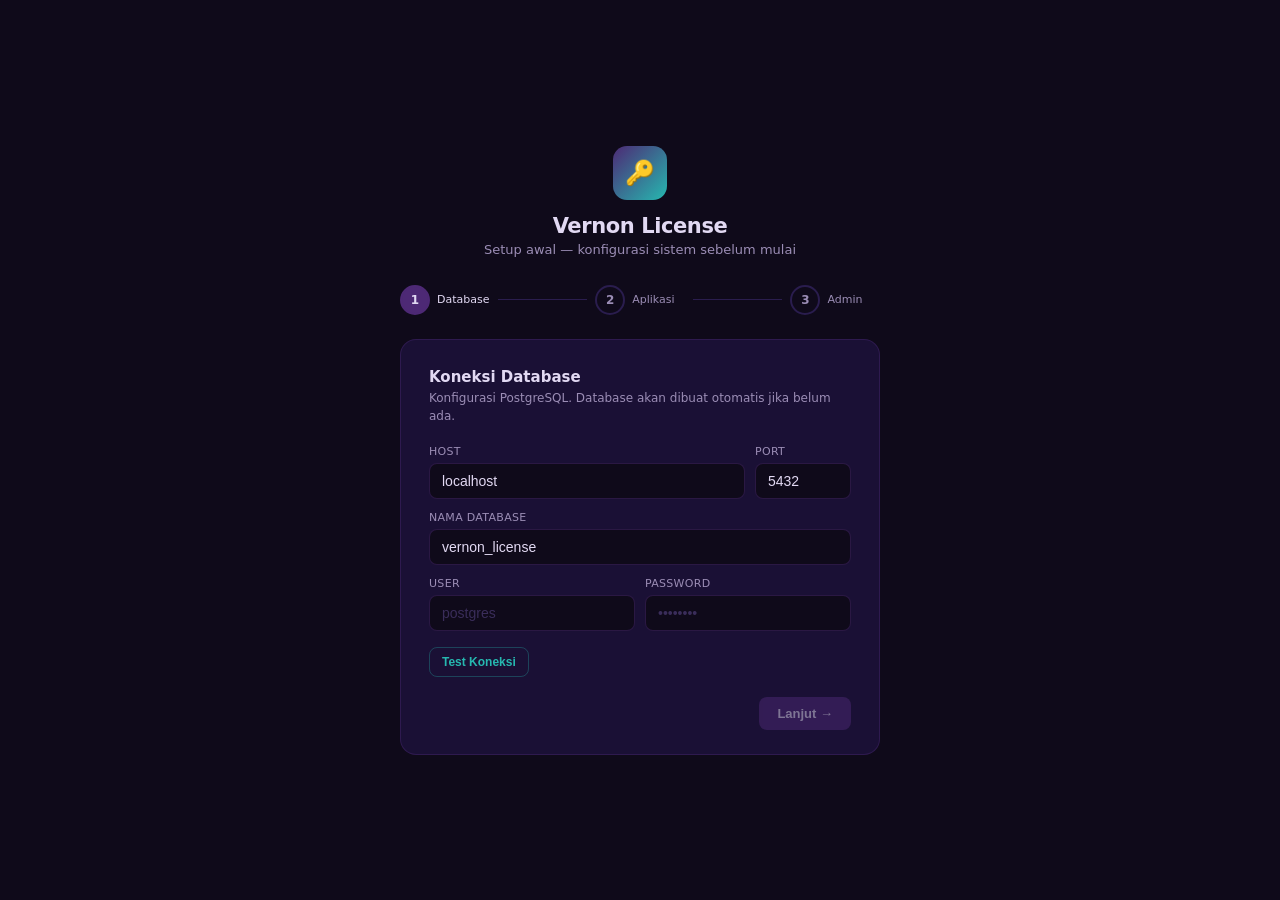
==== commit 0bcdc65f: "fix(setup): use garbage credentials when user/password left empty Textboxes stay empty. Backend subs" ====
--- a/api-developer/web/setup.html
+++ b/api-developer/web/setup.html
@@ -238,8 +238,8 @@
       </div>
       <div class="field"><label>Nama Database</label><input id="db_name" value="vernon_license" placeholder="vernon_license"></div>
       <div class="row">
-        <div class="field"><label>User</label><input id="db_user" placeholder="postgres" value="x9k2m7"></div>
-        <div class="field"><label>Password</label><input id="db_pass" type="password" placeholder="••••••••" value="q3w8f1"></div>
+        <div class="field"><label>User</label><input id="db_user" placeholder="postgres"></div>
+        <div class="field"><label>Password</label><input id="db_pass" type="password" placeholder="••••••••"></div>
       </div>
 
       <div class="test-row">
